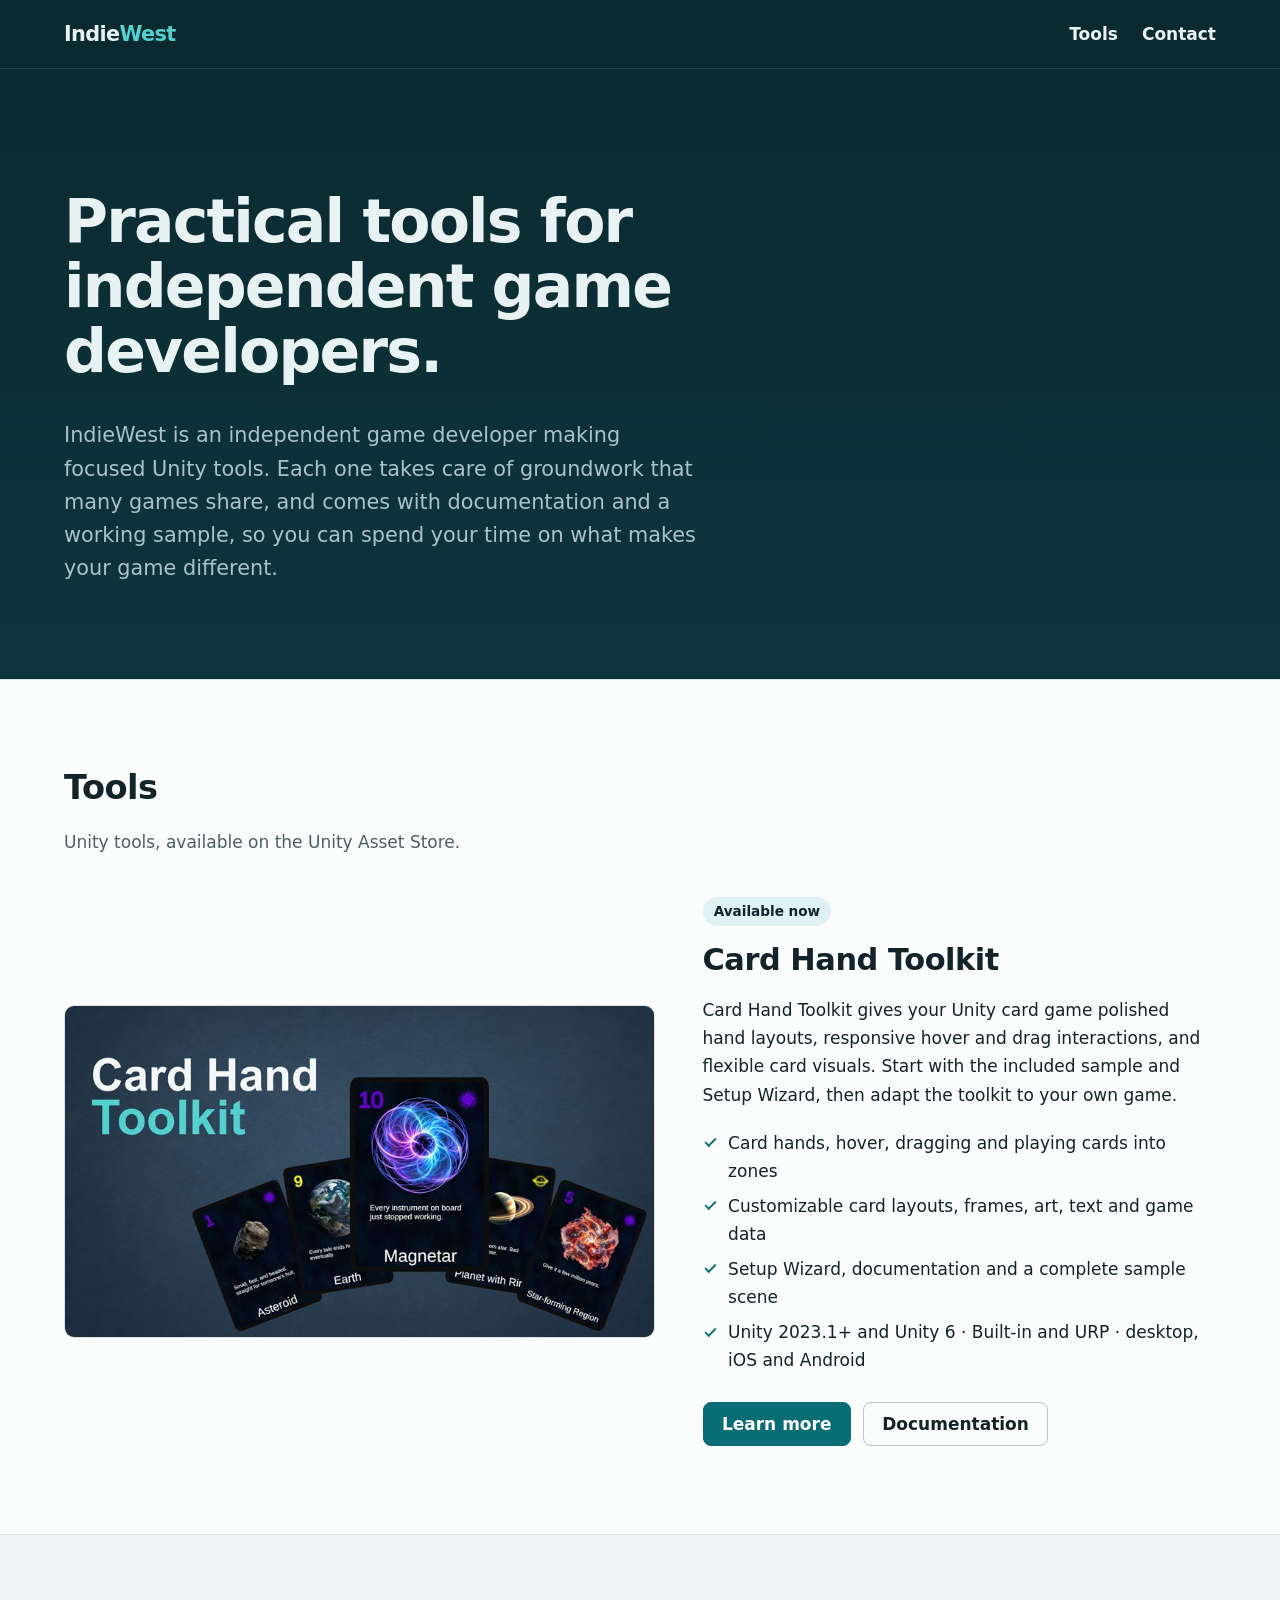
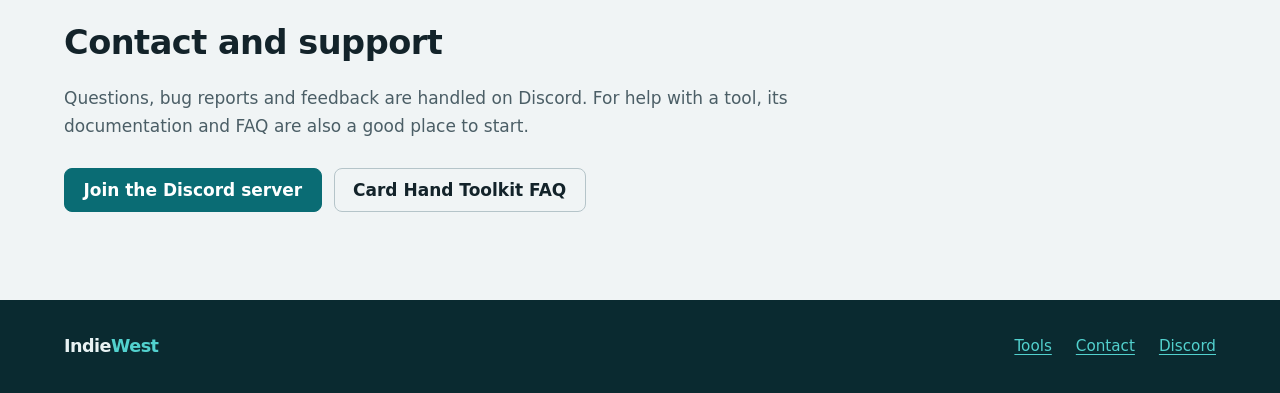
==== index.html @ a1f58058 "First push of IndieWest github" ====
<!doctype html>
<html lang="en">
<head>
  <meta charset="utf-8">
  <meta name="viewport" content="width=device-width, initial-scale=1">
  <title>IndieWest · Practical tools for independent game developers</title>
  <meta name="description" content="IndieWest makes practical Unity tools for independent game developers, starting with Card Hand Toolkit for card games.">
  <meta name="color-scheme" content="light dark">
  <link rel="canonical" href="https://david3214.github.io/IndieWest/">
  <meta property="og:type" content="website">
  <meta property="og:site_name" content="IndieWest">
  <meta property="og:title" content="IndieWest · Practical tools for independent game developers">
  <meta property="og:description" content="Practical Unity tools for independent game developers, starting with Card Hand Toolkit.">
  <meta property="og:url" content="https://david3214.github.io/IndieWest/">
  <meta property="og:image" content="https://david3214.github.io/IndieWest/assets/img/card-hand-toolkit/cover-1600.jpg">
  <meta name="twitter:card" content="summary_large_image">
  <link rel="icon" href="assets/favicon-32.png" sizes="32x32">
  <link rel="icon" href="assets/favicon.svg" type="image/svg+xml">
  <link rel="apple-touch-icon" href="assets/apple-touch-icon.png">
  <link rel="stylesheet" href="assets/site.css">
</head>
<body>
  <a class="skip-link" href="#content">Skip to content</a>

  <header class="site-header">
    <div class="container header-inner">
      <a class="wordmark" href="index.html" aria-current="page">Indie<span>West</span></a>
      <nav class="site-nav" aria-label="Main">
        <ul>
          <li><a href="#tools">Tools</a></li>
          <!-- When the first game is listed, add: <li><a href="#games">Games</a></li> -->
          <li><a href="#contact">Contact</a></li>
        </ul>
      </nav>
    </div>
  </header>

  <main id="content" tabindex="-1">
    <section class="hero band" aria-labelledby="intro-title">
      <div class="container">
        <h1 id="intro-title">Practical tools for independent game developers.</h1>
        <p class="lead">IndieWest is an independent game developer making focused Unity tools. Each one takes care of groundwork that many games share, and comes with documentation and a working sample, so you can spend your time on what makes your game different.</p>
      </div>
    </section>

    <section id="tools" class="section" aria-labelledby="tools-title">
      <div class="container">
        <h2 id="tools-title" class="section-title">Tools</h2>
        <p class="section-intro">Unity tools, available on the Unity Asset Store.</p>

        <div class="catalog">
          <!-- One <article class="product-card"> per product. Copy this block to add another. -->
          <article class="product-card" aria-labelledby="cht-title">
            <a class="frame" href="tools/card-hand-toolkit/index.html" tabindex="-1" aria-hidden="true">
              <img src="assets/img/card-hand-toolkit/cover-1600.jpg"
                   srcset="assets/img/card-hand-toolkit/cover-800.jpg 800w, assets/img/card-hand-toolkit/cover-1600.jpg 1600w"
                   sizes="(min-width: 72rem) 38rem, (min-width: 56rem) 52vw, 100vw"
                   width="1600" height="900" alt="">
            </a>
            <div>
              <p class="badge">Available now</p>
              <h3 id="cht-title"><a href="tools/card-hand-toolkit/index.html">Card Hand Toolkit</a></h3>
              <p>Card Hand Toolkit gives your Unity card game polished hand layouts, responsive hover and drag interactions, and flexible card visuals. Start with the included sample and Setup Wizard, then adapt the toolkit to your own game.</p>
              <ul class="check-list">
                <li>Card hands, hover, dragging and playing cards into zones</li>
                <li>Customizable card layouts, frames, art, text and game data</li>
                <li>Setup Wizard, documentation and a complete sample scene</li>
                <li>Unity 2023.1+ and Unity 6 · Built-in and URP · desktop, iOS and Android</li>
              </ul>
              <ul class="button-row">
                <!-- Add once the listing is live: <li><a class="button button-primary" href="ASSET_STORE_URL">View on the Asset Store</a></li> -->
                <li><a class="button button-primary" href="tools/card-hand-toolkit/index.html">Learn more</a></li>
                <li><a class="button" href="tools/card-hand-toolkit/docs/index.html">Documentation</a></li>
              </ul>
            </div>
          </article>
        </div>
      </div>
    </section>

    <!--
      Games section: when the first game is ready, add it here and a "Games" link in the header.
      <section id="games" class="section" aria-labelledby="games-title">
        <div class="container">
          <h2 id="games-title" class="section-title">Games</h2>
          <div class="catalog"> ...product-card blocks linking to games/<slug>/... </div>
        </div>
      </section>
    -->

    <section id="contact" class="section section-tint" aria-labelledby="contact-title">
      <div class="container">
        <h2 id="contact-title" class="section-title">Contact and support</h2>
        <p class="section-intro">Questions, bug reports and feedback are handled on Discord. For help with a tool, its documentation and FAQ are also a good place to start.</p>
        <ul class="button-row">
          <li><a class="button button-primary" href="https://discord.gg/rC7wVukEpu">Join the Discord server</a></li>
          <li><a class="button" href="tools/card-hand-toolkit/docs/faq.html">Card Hand Toolkit FAQ</a></li>
        </ul>
      </div>
    </section>
  </main>

  <footer class="site-footer">
    <div class="container footer-inner">
      <a class="wordmark wordmark-small" href="index.html">Indie<span>West</span></a>
      <ul class="footer-links">
        <li><a href="#tools">Tools</a></li>
        <li><a href="#contact">Contact</a></li>
        <li><a href="https://discord.gg/rC7wVukEpu">Discord</a></li>
      </ul>
    </div>
  </footer>
</body>
</html>
---- assets/site.css ----
/* IndieWest site styles: shared by the home page, product pages and generated docs. */

:root {
  color-scheme: light dark;
  --bg: #fbfcfc;
  --surface: #f0f4f5;
  --text: #13232a;
  --muted: #4b5e66;
  --border: #dbe3e6;
  --border-strong: #b5c4c9;
  --accent: #0a6c74;
  --accent-hover: #075158;
  --on-accent: #ffffff;
  --accent-soft: #e0f1f1;
  --code-bg: #eef3f4;
  --focus: #0a6c74;
  --band-bg: #0a2a30;
  --band-bg-end: #0e353c;

  --hl-keyword: #b3135a;
  --hl-type: #8a4a00;
  --hl-string: #0a5c36;
  --hl-number: #0550ae;
  --hl-title: #6b3fc7;
  --hl-meta: #47606a;
  --hl-comment: #5f7177;

  --font-sans: system-ui, -apple-system, "Segoe UI", Roboto, "Helvetica Neue", Arial, sans-serif;
  --font-mono: ui-monospace, "Cascadia Mono", "Segoe UI Mono", Consolas, "SFMono-Regular", Menlo, monospace;
  --max: 72rem;
  --measure: 46rem;
  --radius: 10px;
}

@media (prefers-color-scheme: dark) {
  :root {
    --bg: #0e181c;
    --surface: #142228;
    --text: #e4ecee;
    --muted: #a0b2b8;
    --border: #24363d;
    --border-strong: #3b5058;
    --accent: #52d1ce;
    --accent-hover: #86e0dd;
    --on-accent: #06292d;
    --accent-soft: #143a3d;
    --code-bg: #111e23;
    --focus: #52d1ce;
    --band-bg: #0a262b;
    --band-bg-end: #0d3036;

    --hl-keyword: #ff8fb8;
    --hl-type: #f5b971;
    --hl-string: #8fdcae;
    --hl-number: #8cc8ff;
    --hl-title: #c9a8ff;
    --hl-meta: #a0b2b8;
    --hl-comment: #8a9ea5;
  }
}

/* Dark brand bands (header, hero, footer) redefine the colour tokens for everything inside them. */
.band, .site-header, .site-footer {
  --text: #e8f2f3;
  --muted: #a9c3c6;
  --border: rgba(255, 255, 255, 0.12);
  --border-strong: rgba(255, 255, 255, 0.38);
  --accent: #52d1ce;
  --accent-hover: #8ae2df;
  --on-accent: #06292d;
  --accent-soft: rgba(82, 209, 206, 0.16);
  --focus: #52d1ce;
  background: var(--band-bg);
  color: var(--text);
}
.band { background: linear-gradient(180deg, var(--band-bg), var(--band-bg-end)); }
.section-tint { background: var(--surface); }

*, *::before, *::after { box-sizing: border-box; }

html { -webkit-text-size-adjust: 100%; text-size-adjust: 100%; }

body {
  margin: 0;
  background: var(--bg);
  color: var(--text);
  font: 1.0625rem/1.65 var(--font-sans);
  overflow-wrap: break-word;
}

img { display: block; max-width: 100%; height: auto; }

a { color: var(--accent); text-underline-offset: 0.18em; }
a:hover { color: var(--accent-hover); text-decoration-thickness: 2px; }

:focus-visible { outline: 3px solid var(--focus); outline-offset: 3px; border-radius: 4px; }
main:focus { outline: none; }

h1, h2, h3, h4 { line-height: 1.2; letter-spacing: -0.015em; margin: 0 0 0.6em; }
p, ul, ol, dl { margin: 0 0 1em; }

.container { width: min(100% - 2rem, var(--max)); margin-inline: auto; }

.skip-link {
  position: absolute;
  left: 1rem;
  top: -4rem;
  z-index: 10;
  padding: 0.5rem 1rem;
  background: var(--accent);
  color: var(--on-accent);
  border-radius: 6px;
  font-weight: 600;
}
.skip-link:focus { top: 1rem; color: var(--on-accent); }

/* Header and footer */

.site-header { border-bottom: 1px solid var(--border); }

.header-inner {
  display: flex;
  flex-wrap: wrap;
  align-items: center;
  justify-content: space-between;
  gap: 0.5rem 1.5rem;
  min-height: 4.25rem;
  padding-block: 0.5rem;
}

.wordmark {
  color: var(--text);
  font-size: 1.3rem;
  font-weight: 800;
  letter-spacing: -0.03em;
  text-decoration: none;
}
.wordmark span { color: var(--accent); }
.wordmark:hover { color: var(--text); }
.wordmark-small { font-size: 1.1rem; }

.site-nav ul { display: flex; gap: 1.5rem; margin: 0; padding: 0; list-style: none; }
.site-nav a { display: inline-block; padding-block: 0.4rem; color: var(--text); font-weight: 550; text-decoration: none; }
.site-nav a:hover { color: var(--accent); text-decoration: underline; }

.site-footer { color: var(--muted); font-size: 0.95rem; }

.footer-inner {
  display: flex;
  flex-wrap: wrap;
  align-items: center;
  justify-content: space-between;
  gap: 0.75rem 2rem;
  padding-block: 2rem;
}
.footer-inner p { margin: 0; }
.footer-links { display: flex; flex-wrap: wrap; gap: 0.5rem 1.5rem; margin: 0; padding: 0; list-style: none; }

/* Page sections */

.hero { padding-block: clamp(3.5rem, 11vw, 7.5rem) clamp(2.5rem, 7vw, 4.5rem); }
.hero h1 { max-width: 17ch; font-size: clamp(2.2rem, 6vw, 3.75rem); line-height: 1.08; letter-spacing: -0.03em; }

.lead { max-width: 40rem; color: var(--muted); font-size: clamp(1.125rem, 2.2vw, 1.3rem); line-height: 1.6; }

.section { padding-block: clamp(3rem, 8vw, 5.5rem); border-top: 1px solid var(--border); }
.section-title { font-size: clamp(1.6rem, 3.5vw, 2.1rem); }
.section-intro { max-width: var(--measure); color: var(--muted); }

.eyebrow {
  margin-bottom: 0.75rem;
  color: var(--muted);
  font-size: 0.8rem;
  font-weight: 700;
  letter-spacing: 0.09em;
  text-transform: uppercase;
}

.breadcrumb { margin: 0 0 1.25rem; font-size: 0.95rem; }
.breadcrumb ol { display: flex; flex-wrap: wrap; gap: 0.4rem; margin: 0; padding: 0; list-style: none; color: var(--muted); }
.breadcrumb li + li::before { content: "/"; margin-right: 0.4rem; color: var(--border-strong); }

.badge {
  display: inline-block;
  margin-bottom: 1rem;
  padding: 0.2rem 0.7rem;
  border-radius: 999px;
  background: var(--accent-soft);
  color: var(--text);
  font-size: 0.85rem;
  font-weight: 650;
}

.button-row { display: flex; flex-wrap: wrap; gap: 0.75rem; margin: 1.75rem 0 0; padding: 0; list-style: none; }

.button {
  display: inline-flex;
  align-items: center;
  justify-content: center;
  min-height: 2.75rem;
  padding: 0.55rem 1.15rem;
  border: 1px solid var(--border-strong);
  border-radius: 8px;
  color: var(--text);
  font-weight: 600;
  line-height: 1.3;
  text-decoration: none;
}
.button:hover { border-color: var(--accent); color: var(--accent); }
.button-primary { background: var(--accent); border-color: var(--accent); color: var(--on-accent); }
.button-primary:hover { background: var(--accent-hover); border-color: var(--accent-hover); color: var(--on-accent); }

.frame {
  margin: 0;
  overflow: hidden;
  border: 1px solid var(--border);
  border-radius: var(--radius);
  background: #263747;
}

/* Product listings on the home page: one featured card per product */

.catalog { display: grid; gap: clamp(2rem, 5vw, 3rem); margin-top: 2.5rem; }

.product-card { display: grid; gap: clamp(1.5rem, 4vw, 3rem); align-items: center; }
.product-card h3 { font-size: clamp(1.5rem, 3vw, 1.9rem); }
.product-card h3 a { color: inherit; text-decoration: none; }
.product-card h3 a:hover { color: var(--accent); text-decoration: underline; }

@media (min-width: 56rem) {
  .product-card { grid-template-columns: minmax(0, 1.15fr) minmax(0, 1fr); }
}

.check-list { margin: 1.25rem 0 0; padding: 0; list-style: none; }
.check-list li { position: relative; margin-bottom: 0.45rem; padding-left: 1.6rem; }
.check-list li::before {
  content: "";
  position: absolute;
  left: 0.15rem;
  top: 0.55em;
  width: 0.7rem;
  height: 0.38rem;
  border-left: 2px solid var(--accent);
  border-bottom: 2px solid var(--accent);
  transform: rotate(-45deg);
}

/* Product page */

.product-hero .frame { margin-top: clamp(2rem, 5vw, 3rem); }

/* The band stops partway down the cover image, so the image straddles its lower edge. */
.product-hero.band {
  --overhang: clamp(5rem, 18vw, 13rem);
  padding-bottom: 0;
  background: linear-gradient(180deg, var(--band-bg), var(--band-bg-end) calc(100% - var(--overhang)), transparent calc(100% - var(--overhang)));
}
.product-hero + .section { border-top: 0; }

.feature-list { display: grid; gap: clamp(3rem, 7vw, 4.5rem); margin-top: 2.5rem; }

.feature { display: grid; gap: 1.5rem; align-items: center; }
.feature h3 { font-size: 1.35rem; }
.feature p { color: var(--muted); }

@media (min-width: 56rem) {
  .feature { grid-template-columns: minmax(0, 1.3fr) minmax(0, 1fr); gap: 3rem; }
  .feature:nth-child(even) .frame { order: 2; }
}

.split { display: grid; gap: 2.5rem; }
@media (min-width: 52rem) {
  .split { grid-template-columns: repeat(2, minmax(0, 1fr)); gap: 4rem; }
}

.spec { display: grid; gap: 0; margin: 0; border-top: 1px solid var(--border); }
.spec div { display: grid; gap: 0.15rem 1.5rem; padding-block: 0.8rem; border-bottom: 1px solid var(--border); }
.spec dt { font-weight: 650; }
.spec dd { margin: 0; color: var(--muted); }
@media (min-width: 36rem) {
  .spec div { grid-template-columns: 10rem 1fr; }
}

.link-list { margin: 0; padding: 0; list-style: none; border-top: 1px solid var(--border); }
.link-list li { padding-block: 0.8rem; border-bottom: 1px solid var(--border); }
.link-list a { font-weight: 600; }
.link-list span { display: block; color: var(--muted); font-size: 0.95rem; }

.note { color: var(--muted); font-size: 0.95rem; }
.feature-list + .note { margin-top: clamp(2.5rem, 6vw, 4rem); }

/* Generated documentation */

.docs-layout { display: grid; gap: 1.5rem; padding-block: 1.5rem clamp(3rem, 8vw, 5rem); }

.docs-sidebar { padding-bottom: 1.25rem; border-bottom: 1px solid var(--border); }
.docs-product { margin-bottom: 0.75rem; font-weight: 700; }
.docs-product a { color: var(--text); text-decoration: none; }
.docs-product a:hover { color: var(--accent); text-decoration: underline; }
.docs-version { display: block; color: var(--muted); font-size: 0.9rem; font-weight: 500; }

.docs-nav ul { display: flex; flex-wrap: wrap; gap: 0.4rem; margin: 0; padding: 0; list-style: none; }
.docs-nav a {
  display: block;
  padding: 0.3rem 0.75rem;
  border: 1px solid var(--border);
  border-radius: 6px;
  color: var(--text);
  font-size: 0.95rem;
  text-decoration: none;
}
.docs-nav a:hover { border-color: var(--accent); color: var(--accent); }
.docs-nav a[aria-current="page"] { background: var(--accent-soft); border-color: transparent; font-weight: 650; }

@media (min-width: 60rem) {
  .docs-layout { grid-template-columns: 13rem minmax(0, 1fr); gap: 3.5rem; padding-top: 2.5rem; }
  .docs-sidebar { position: sticky; top: 1.5rem; align-self: start; padding-bottom: 0; border-bottom: 0; }
  .docs-nav ul { flex-direction: column; gap: 0.15rem; }
  .docs-nav a { border: 0; padding: 0.35rem 0.75rem; margin-left: -0.75rem; }
}

.prose { min-width: 0; max-width: 52rem; font-size: 1rem; }
.prose > :first-child, .prose > .heading:first-child h1, .prose > .heading:first-child h2 { margin-top: 0; }

.prose .heading { display: flex; align-items: baseline; gap: 0.5rem; }
.prose h1 { margin: 2.5rem 0 1rem; font-size: clamp(1.75rem, 4vw, 2.2rem); }
.prose h2 { margin: 2.25rem 0 0.75rem; padding-top: 0.25rem; font-size: 1.45rem; }
.prose h3 { margin: 1.75rem 0 0.6rem; font-size: 1.2rem; }
.prose h4 { margin: 1.5rem 0 0.5rem; font-size: 1.05rem; }
.prose [id] { scroll-margin-top: 1rem; }

.heading-anchor {
  flex: none;
  padding: 0 0.2rem;
  color: var(--muted);
  text-decoration: none;
  opacity: 0;
}
.heading:hover .heading-anchor, .heading-anchor:focus { opacity: 1; }

.prose ul, .prose ol { padding-left: 1.5rem; }
.prose li { margin-bottom: 0.3rem; }
.prose li > ul, .prose li > ol { margin: 0.3rem 0 0.5rem; }

.prose hr { margin: 2.5rem 0; border: 0; border-top: 1px solid var(--border); }

.prose blockquote {
  margin: 1.25rem 0;
  padding: 0.75rem 1rem;
  border-left: 3px solid var(--accent);
  border-radius: 0 6px 6px 0;
  background: var(--surface);
}
.prose blockquote > :last-child { margin-bottom: 0; }

.prose code {
  padding: 0.1em 0.3em;
  border-radius: 4px;
  background: var(--code-bg);
  font-family: var(--font-mono);
  font-size: 0.9em;
}

.prose pre {
  margin: 0 0 1.25rem;
  padding: 1rem 1.1rem;
  overflow-x: auto;
  border: 1px solid var(--border);
  border-radius: 8px;
  background: var(--code-bg);
  line-height: 1.5;
  tab-size: 4;
}
.prose pre code { padding: 0; background: none; font-size: 0.875rem; }

.hljs-keyword, .hljs-literal, .hljs-doctag { color: var(--hl-keyword); }
.hljs-built_in, .hljs-type { color: var(--hl-type); }
.hljs-string, .hljs-char, .hljs-regexp { color: var(--hl-string); }
.hljs-number { color: var(--hl-number); }
.hljs-title, .hljs-section { color: var(--hl-title); }
.hljs-meta, .hljs-attr, .hljs-attribute { color: var(--hl-meta); }
.hljs-comment, .hljs-quote { color: var(--hl-comment); font-style: italic; }

.prose img { margin: 1.25rem 0; border: 1px solid var(--border); border-radius: 8px; }

.table-wrap { margin: 0 0 1.25rem; overflow-x: auto; }
.prose table { width: 100%; border-collapse: collapse; font-size: 0.95rem; }
.prose th, .prose td { padding: 0.55rem 0.75rem; border: 1px solid var(--border); text-align: left; vertical-align: top; }
.prose th { background: var(--surface); }

.back-to-top { margin-top: 3rem; font-size: 0.95rem; }

@media (prefers-reduced-motion: no-preference) {
  html { scroll-behavior: smooth; }
}
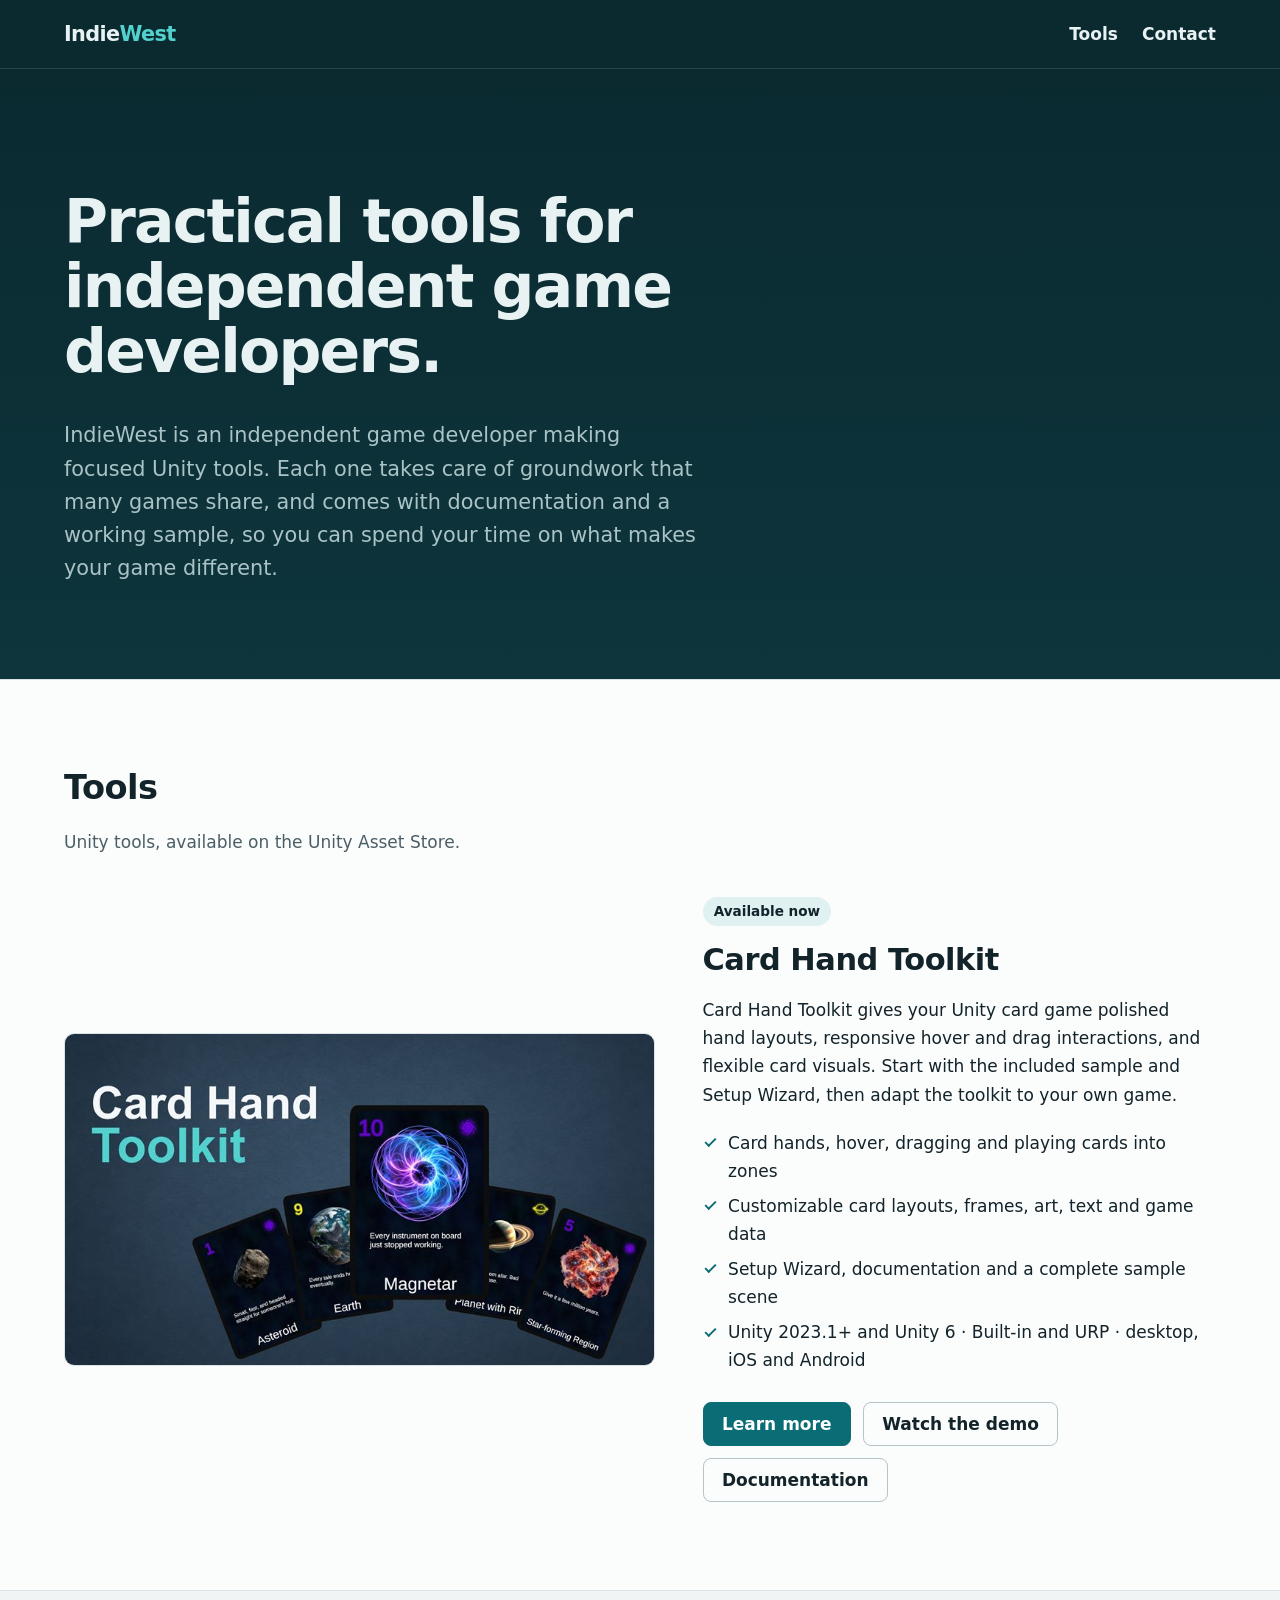
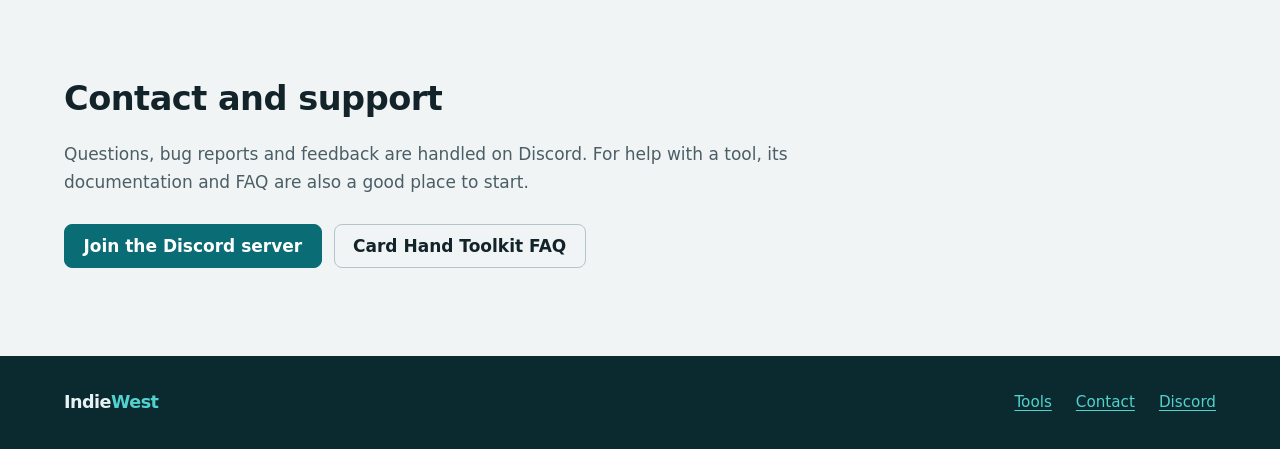
==== commit 9ddbfa89: "Added demo video to site for CHT" ====
--- a/index.html
+++ b/index.html
@@ -70,6 +70,7 @@
               <ul class="button-row">
                 <!-- Add once the listing is live: <li><a class="button button-primary" href="ASSET_STORE_URL">View on the Asset Store</a></li> -->
                 <li><a class="button button-primary" href="tools/card-hand-toolkit/index.html">Learn more</a></li>
+                <li><a class="button" href="https://youtu.be/r8N_8kI9sw8">Watch the demo</a></li>
                 <li><a class="button" href="tools/card-hand-toolkit/docs/index.html">Documentation</a></li>
               </ul>
             </div>
--- a/assets/site.css
+++ b/assets/site.css
@@ -257,6 +257,32 @@
 }
 .product-hero + .section { border-top: 0; }
 
+/* Click-to-play video: a poster link until assets/video.js swaps in the player. */
+.video { position: relative; aspect-ratio: 16 / 9; }
+.video iframe { display: block; width: 100%; height: 100%; border: 0; }
+.video-poster { display: block; height: 100%; text-decoration: none; }
+.video-poster img { width: 100%; height: 100%; object-fit: cover; }
+.video-poster:focus-visible { outline: 3px solid #52d1ce; outline-offset: -6px; border-radius: var(--radius); }
+
+.video-play {
+  position: absolute;
+  left: clamp(0.75rem, 4%, 2.5rem);
+  bottom: clamp(0.75rem, 5%, 2.5rem);
+  display: inline-flex;
+  align-items: center;
+  gap: 0.6rem;
+  padding: 0.5rem 1.1rem 0.5rem 0.55rem;
+  border: 1px solid rgba(82, 209, 206, 0.55);
+  border-radius: 999px;
+  background: rgba(6, 41, 45, 0.88);
+  box-shadow: 0 6px 20px rgba(0, 0, 0, 0.35);
+  color: #ffffff;
+  font-size: clamp(0.95rem, 1.6vw, 1.1rem);
+  font-weight: 650;
+}
+.video-play svg { width: 2em; height: 2em; padding: 0.3em; border-radius: 50%; background: #52d1ce; color: #06292d; }
+.video-poster:hover .video-play { background: #06292d; border-color: #52d1ce; }
+
 .feature-list { display: grid; gap: clamp(3rem, 7vw, 4.5rem); margin-top: 2.5rem; }
 
 .feature { display: grid; gap: 1.5rem; align-items: center; }
